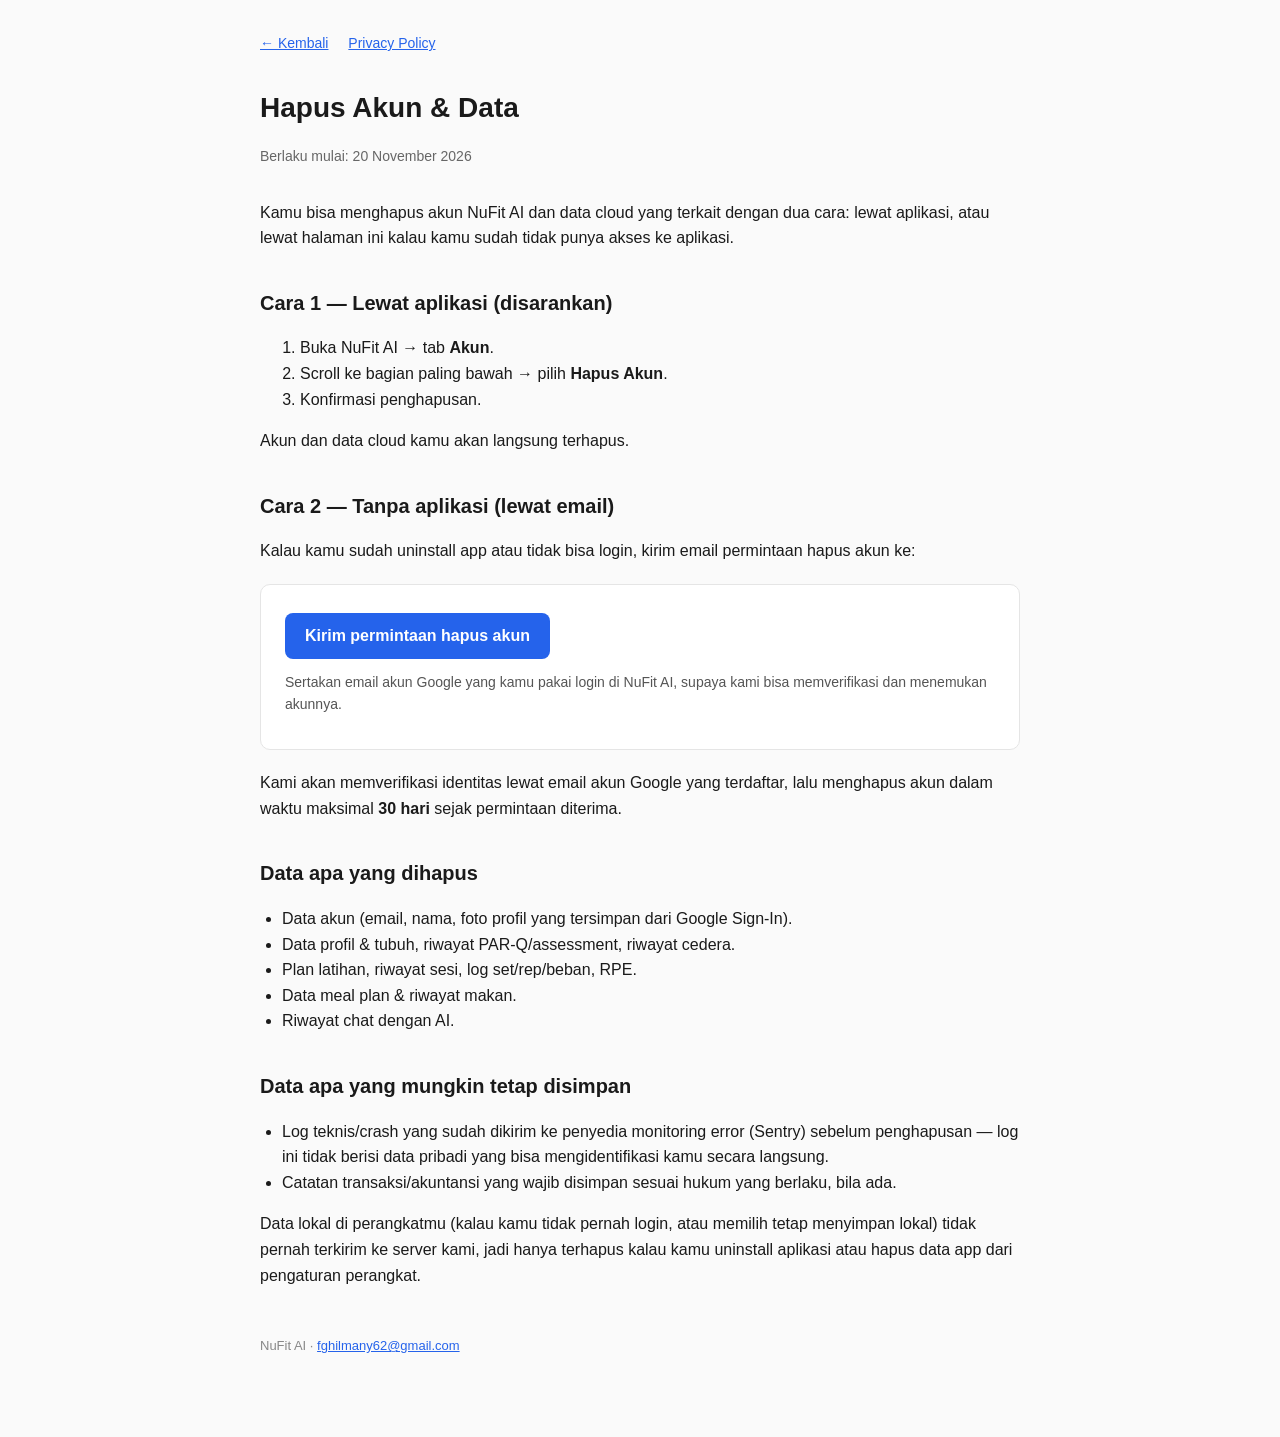
==== docs/delete-account.html @ e20bdf63 "feat(web): add Privacy Policy and Delete Account pages for Play Store listing Static pages under doc" ====
<!doctype html>
<html lang="id">
<head>
<meta charset="utf-8">
<meta name="viewport" content="width=device-width, initial-scale=1">
<title>Hapus Akun & Data - NuFit AI</title>
<link rel="stylesheet" href="style.css">
</head>
<body>
<nav><a href="index.html">&larr; Kembali</a> <a href="privacy-policy.html">Privacy Policy</a></nav>

<h1>Hapus Akun & Data</h1>
<p class="updated">Berlaku mulai: 20 November 2026</p>

<p>Kamu bisa menghapus akun NuFit AI dan data cloud yang terkait dengan dua cara: lewat aplikasi, atau
lewat halaman ini kalau kamu sudah tidak punya akses ke aplikasi.</p>

<h2>Cara 1 — Lewat aplikasi (disarankan)</h2>
<ol>
    <li>Buka NuFit AI &rarr; tab <strong>Akun</strong>.</li>
    <li>Scroll ke bagian paling bawah &rarr; pilih <strong>Hapus Akun</strong>.</li>
    <li>Konfirmasi penghapusan.</li>
</ol>
<p>Akun dan data cloud kamu akan langsung terhapus.</p>

<h2>Cara 2 — Tanpa aplikasi (lewat email)</h2>
<p>Kalau kamu sudah uninstall app atau tidak bisa login, kirim email permintaan hapus akun ke:</p>
<div class="box">
    <p style="margin:0"><a class="button" href="mailto:fghilmany62@gmail.com?subject=Permintaan%20Hapus%20Akun%20NuFit%20AI&body=Email%20akun%20Google%20yang%20didaftarkan%3A%20">
        Kirim permintaan hapus akun
    </a></p>
    <p style="margin-top:12px; font-size:14px; color:#555">
        Sertakan email akun Google yang kamu pakai login di NuFit AI, supaya kami bisa memverifikasi
        dan menemukan akunnya.
    </p>
</div>
<p>Kami akan memverifikasi identitas lewat email akun Google yang terdaftar, lalu menghapus akun dalam
waktu maksimal <strong>30 hari</strong> sejak permintaan diterima.</p>

<h2>Data apa yang dihapus</h2>
<ul>
    <li>Data akun (email, nama, foto profil yang tersimpan dari Google Sign-In).</li>
    <li>Data profil & tubuh, riwayat PAR-Q/assessment, riwayat cedera.</li>
    <li>Plan latihan, riwayat sesi, log set/rep/beban, RPE.</li>
    <li>Data meal plan & riwayat makan.</li>
    <li>Riwayat chat dengan AI.</li>
</ul>

<h2>Data apa yang mungkin tetap disimpan</h2>
<ul>
    <li>Log teknis/crash yang sudah dikirim ke penyedia monitoring error (Sentry) sebelum penghapusan —
    log ini tidak berisi data pribadi yang bisa mengidentifikasi kamu secara langsung.</li>
    <li>Catatan transaksi/akuntansi yang wajib disimpan sesuai hukum yang berlaku, bila ada.</li>
</ul>
<p>Data lokal di perangkatmu (kalau kamu tidak pernah login, atau memilih tetap menyimpan lokal) tidak
pernah terkirim ke server kami, jadi hanya terhapus kalau kamu uninstall aplikasi atau hapus data app
dari pengaturan perangkat.</p>

<footer>NuFit AI &middot; <a href="mailto:fghilmany62@gmail.com">fghilmany62@gmail.com</a></footer>
</body>
</html>
---- docs/style.css ----
body {
    font-family: -apple-system, "Segoe UI", Roboto, Helvetica, Arial, sans-serif;
    line-height: 1.6;
    color: #1a1a1a;
    background: #fafafa;
    max-width: 760px;
    margin: 0 auto;
    padding: 32px 20px 80px;
}
h1 {
    font-size: 28px;
    margin-bottom: 4px;
}
h2 {
    font-size: 20px;
    margin-top: 36px;
}
.updated {
    color: #666;
    font-size: 14px;
    margin-bottom: 32px;
}
a {
    color: #2563eb;
}
nav {
    margin-bottom: 32px;
    font-size: 14px;
}
nav a {
    margin-right: 16px;
}
ul {
    padding-left: 22px;
}
.box {
    background: #fff;
    border: 1px solid #e5e5e5;
    border-radius: 10px;
    padding: 20px 24px;
    margin: 20px 0;
}
.button {
    display: inline-block;
    background: #2563eb;
    color: #fff;
    padding: 10px 20px;
    border-radius: 8px;
    text-decoration: none;
    font-weight: 600;
    margin-top: 8px;
}
code {
    background: #f1f1f1;
    padding: 2px 6px;
    border-radius: 4px;
    font-size: 14px;
}
footer {
    margin-top: 48px;
    color: #888;
    font-size: 13px;
}
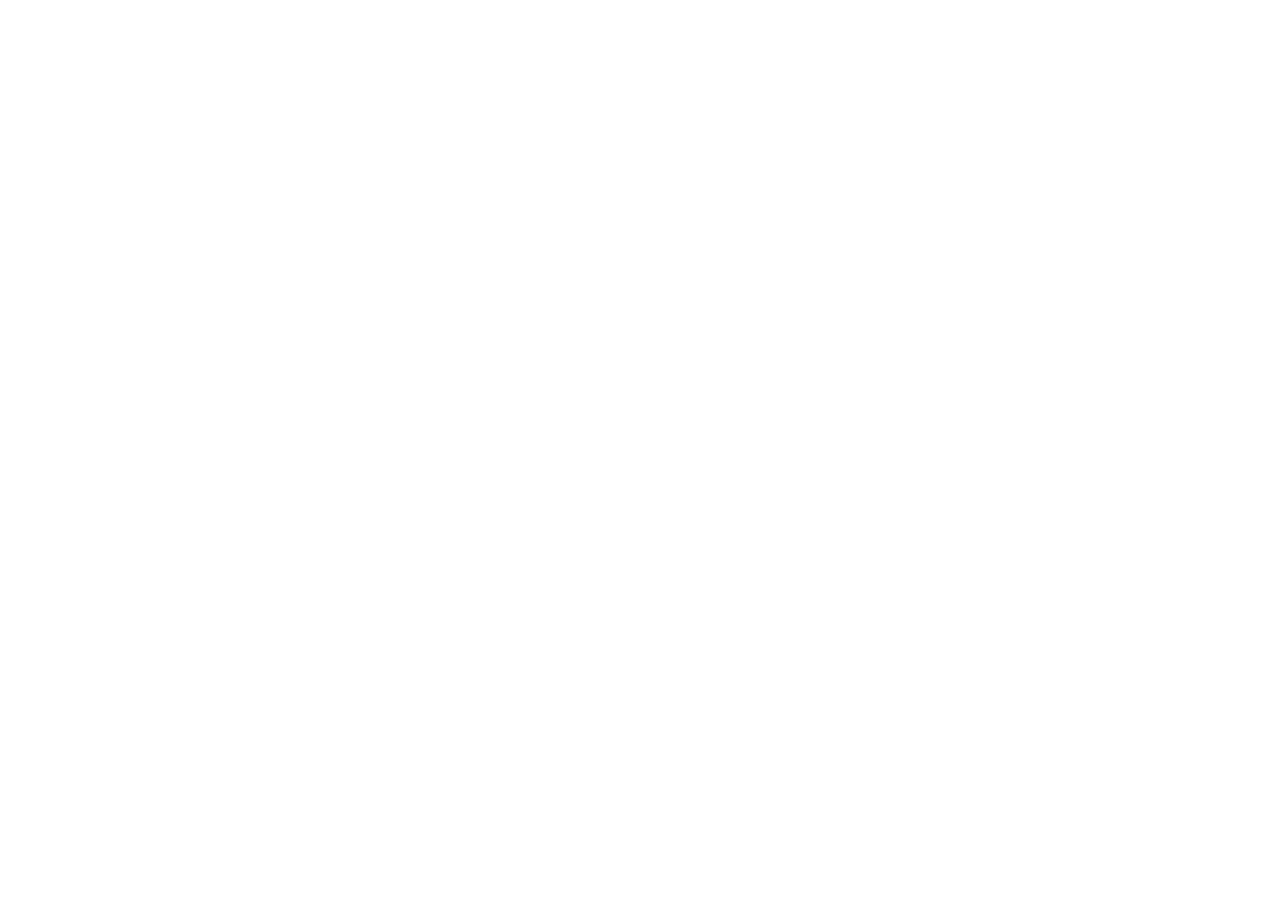
==== commit 85e941a9: "style(web): match NuFit AI brand theme, add EN/ID language toggle Privacy Policy and Delete Account " ====
--- a/docs/delete-account.html
+++ b/docs/delete-account.html
@@ -4,14 +4,32 @@
 <meta charset="utf-8">
 <meta name="viewport" content="width=device-width, initial-scale=1">
 <title>Hapus Akun & Data - NuFit AI</title>
+<link rel="icon" href="logo.png">
+<link rel="preconnect" href="https://fonts.googleapis.com">
+<link rel="preconnect" href="https://fonts.gstatic.com" crossorigin>
+<link href="https://fonts.googleapis.com/css2?family=Plus+Jakarta+Sans:wght@400;600;700;800&display=swap" rel="stylesheet">
 <link rel="stylesheet" href="style.css">
+<script src="lang.js"></script>
 </head>
 <body>
-<nav><a href="index.html">&larr; Kembali</a> <a href="privacy-policy.html">Privacy Policy</a></nav>
+<header class="topbar">
+    <a class="brand" href="index.html"><img src="logo.png" alt="NuFit AI"><span>NuFit AI</span></a>
+    <div class="lang-switch">
+        <button data-lang-set="id">ID</button>
+        <button data-lang-set="en">EN</button>
+    </div>
+</header>
 
-<h1>Hapus Akun & Data</h1>
-<p class="updated">Berlaku mulai: 20 November 2026</p>
+<div class="page">
+<nav class="crumbs">
+    <a href="index.html"><span data-lang="id">&larr; Kembali</span><span data-lang="en">&larr; Back</span></a>
+    <a href="privacy-policy.html">Privacy Policy</a>
+</nav>
 
+<h1><span data-lang="id">Hapus Akun &amp; Data</span><span data-lang="en">Delete Account &amp; Data</span></h1>
+<p class="updated"><span data-lang="id">Berlaku mulai:</span><span data-lang="en">Effective:</span> 20 November 2026</p>
+
+<div data-lang="id">
 <p>Kamu bisa menghapus akun NuFit AI dan data cloud yang terkait dengan dua cara: lewat aplikasi, atau
 lewat halaman ini kalau kamu sudah tidak punya akses ke aplikasi.</p>
 
@@ -26,10 +44,10 @@
 <h2>Cara 2 — Tanpa aplikasi (lewat email)</h2>
 <p>Kalau kamu sudah uninstall app atau tidak bisa login, kirim email permintaan hapus akun ke:</p>
 <div class="box">
-    <p style="margin:0"><a class="button" href="mailto:fghilmany62@gmail.com?subject=Permintaan%20Hapus%20Akun%20NuFit%20AI&body=Email%20akun%20Google%20yang%20didaftarkan%3A%20">
+    <a class="button" href="mailto:fghilmany62@gmail.com?subject=Permintaan%20Hapus%20Akun%20NuFit%20AI&body=Email%20akun%20Google%20yang%20didaftarkan%3A%20">
         Kirim permintaan hapus akun
-    </a></p>
-    <p style="margin-top:12px; font-size:14px; color:#555">
+    </a>
+    <p style="margin-top:14px; font-size:14px">
         Sertakan email akun Google yang kamu pakai login di NuFit AI, supaya kami bisa memverifikasi
         dan menemukan akunnya.
     </p>
@@ -40,22 +58,69 @@
 <h2>Data apa yang dihapus</h2>
 <ul>
     <li>Data akun (email, nama, foto profil yang tersimpan dari Google Sign-In).</li>
-    <li>Data profil & tubuh, riwayat PAR-Q/assessment, riwayat cedera.</li>
+    <li>Data profil &amp; tubuh, riwayat PAR-Q/assessment, riwayat cedera.</li>
     <li>Plan latihan, riwayat sesi, log set/rep/beban, RPE.</li>
-    <li>Data meal plan & riwayat makan.</li>
+    <li>Data meal plan &amp; riwayat makan.</li>
     <li>Riwayat chat dengan AI.</li>
 </ul>
 
 <h2>Data apa yang mungkin tetap disimpan</h2>
-<ul>
-    <li>Log teknis/crash yang sudah dikirim ke penyedia monitoring error (Sentry) sebelum penghapusan —
-    log ini tidak berisi data pribadi yang bisa mengidentifikasi kamu secara langsung.</li>
-    <li>Catatan transaksi/akuntansi yang wajib disimpan sesuai hukum yang berlaku, bila ada.</li>
-</ul>
+<div class="note">
+    <p style="margin:0">Log teknis/crash yang sudah dikirim ke penyedia monitoring error (Sentry) sebelum
+    penghapusan tidak berisi data pribadi yang bisa langsung mengidentifikasi kamu. Catatan yang wajib
+    disimpan sesuai hukum yang berlaku (bila ada) juga tetap disimpan sesuai masa retensinya.</p>
+</div>
 <p>Data lokal di perangkatmu (kalau kamu tidak pernah login, atau memilih tetap menyimpan lokal) tidak
 pernah terkirim ke server kami, jadi hanya terhapus kalau kamu uninstall aplikasi atau hapus data app
 dari pengaturan perangkat.</p>
+</div>
+
+<div data-lang="en">
+<p>You can delete your NuFit AI account and related cloud data in two ways: from inside the app, or
+from this page if you no longer have access to the app.</p>
+
+<h2>Option 1 — From the app (recommended)</h2>
+<ol>
+    <li>Open NuFit AI &rarr; the <strong>Account</strong> tab.</li>
+    <li>Scroll to the bottom &rarr; tap <strong>Delete Account</strong>.</li>
+    <li>Confirm the deletion.</li>
+</ol>
+<p>Your account and cloud data are deleted immediately.</p>
+
+<h2>Option 2 — Without the app (by email)</h2>
+<p>If you've already uninstalled the app or can't log in, send a deletion request to:</p>
+<div class="box">
+    <a class="button" href="mailto:fghilmany62@gmail.com?subject=NuFit%20AI%20Account%20Deletion%20Request&body=Google%20account%20email%20used%20to%20log%20in%3A%20">
+        Send a deletion request
+    </a>
+    <p style="margin-top:14px; font-size:14px">
+        Include the Google account email you used to sign in to NuFit AI, so we can verify and locate
+        the account.
+    </p>
+</div>
+<p>We'll verify your identity via the registered Google account email, then delete the account within
+a maximum of <strong>30 days</strong> of receiving the request.</p>
+
+<h2>What gets deleted</h2>
+<ul>
+    <li>Account data (email, name, profile photo stored from Google Sign-In).</li>
+    <li>Profile &amp; body data, PAR-Q/assessment history, injury history.</li>
+    <li>Workout plans, session history, set/rep/weight logs, RPE.</li>
+    <li>Meal plan data &amp; meal logs.</li>
+    <li>Chat history with the AI.</li>
+</ul>
+
+<h2>What may still be retained</h2>
+<div class="note">
+    <p style="margin:0">Technical/crash logs already sent to our error-monitoring provider (Sentry)
+    before deletion do not contain data that directly identifies you. Records we're legally required
+    to keep (if any) are retained for their required retention period.</p>
+</div>
+<p>Local data on your device (if you never signed in, or chose to keep it local-only) is never sent to
+our servers, so it's only removed when you uninstall the app or clear its data from your device settings.</p>
+</div>
 
 <footer>NuFit AI &middot; <a href="mailto:fghilmany62@gmail.com">fghilmany62@gmail.com</a></footer>
+</div>
 </body>
 </html>
--- a/docs/style.css
+++ b/docs/style.css
@@ -1,63 +1,164 @@
+/* NuFit AI brand tokens -- mirrors shared/src/commonMain/.../designsystem/theme/Color.kt
+   (Primary #012D1D, TertiaryFixed mint #A0F4C8, Background #F8F9FA). Light theme only --
+   the app itself has no dark variant yet either. */
+:root {
+    --primary: #012D1D;
+    --primary-container: #1B4332;
+    --on-primary-container: #86AF99;
+    --secondary-container: #CCE6D0;
+    --on-secondary-container: #506856;
+    --mint: #A0F4C8;
+    --mint-dim: #85D7AD;
+    --on-mint: #002113;
+    --background: #F8F9FA;
+    --surface: #FFFFFF;
+    --surface-container: #EDEEEF;
+    --on-surface: #191C1D;
+    --on-surface-variant: #414844;
+    --outline: #C1C8C2;
+    --warning-bg: #FFF4E5;
+    --warning-fg: #945700;
+}
+
+* { box-sizing: border-box; }
+
 body {
-    font-family: -apple-system, "Segoe UI", Roboto, Helvetica, Arial, sans-serif;
-    line-height: 1.6;
-    color: #1a1a1a;
-    background: #fafafa;
+    font-family: "Plus Jakarta Sans", -apple-system, "Segoe UI", Roboto, Helvetica, Arial, sans-serif;
+    line-height: 1.65;
+    color: var(--on-surface);
+    background: var(--background);
+    margin: 0;
+}
+
+.page {
     max-width: 760px;
     margin: 0 auto;
-    padding: 32px 20px 80px;
+    padding: 0 20px 80px;
 }
+
+header.topbar {
+    display: flex;
+    align-items: center;
+    justify-content: space-between;
+    gap: 12px;
+    padding: 20px;
+    max-width: 760px;
+    margin: 0 auto;
+}
+
+.brand {
+    display: flex;
+    align-items: center;
+    gap: 10px;
+    text-decoration: none;
+    color: var(--primary);
+}
+.brand img { width: 32px; height: 32px; border-radius: 9px; }
+.brand span { font-weight: 800; font-size: 18px; letter-spacing: -0.2px; }
+
+.lang-switch {
+    display: flex;
+    background: var(--surface-container);
+    border-radius: 999px;
+    padding: 3px;
+    gap: 2px;
+}
+.lang-switch button {
+    border: none;
+    background: transparent;
+    padding: 6px 14px;
+    border-radius: 999px;
+    font-size: 13px;
+    font-weight: 700;
+    font-family: inherit;
+    color: var(--on-surface-variant);
+    cursor: pointer;
+}
+html[data-lang="id"] .lang-switch button[data-lang-set="id"],
+html[data-lang="en"] .lang-switch button[data-lang-set="en"] {
+    background: var(--primary);
+    color: #fff;
+}
+
 h1 {
-    font-size: 28px;
-    margin-bottom: 4px;
+    font-size: 30px;
+    font-weight: 800;
+    letter-spacing: -0.3px;
+    margin: 12px 0 2px;
 }
 h2 {
-    font-size: 20px;
-    margin-top: 36px;
+    font-size: 19px;
+    font-weight: 700;
+    margin-top: 34px;
+    color: var(--primary);
 }
+p { color: var(--on-surface-variant); }
+strong { color: var(--on-surface); }
+
 .updated {
-    color: #666;
+    color: var(--on-surface-variant);
     font-size: 14px;
-    margin-bottom: 32px;
+    margin-bottom: 28px;
 }
-a {
-    color: #2563eb;
+
+a { color: var(--primary-container); font-weight: 600; }
+
+nav.crumbs {
+    margin-bottom: 28px;
+    font-size: 14px;
+    display: flex;
+    gap: 16px;
 }
-nav {
-    margin-bottom: 32px;
-    font-size: 14px;
-}
-nav a {
-    margin-right: 16px;
-}
-ul {
-    padding-left: 22px;
-}
+
+ul { padding-left: 22px; color: var(--on-surface-variant); }
+ul li { margin-bottom: 6px; }
+ol { padding-left: 22px; color: var(--on-surface-variant); }
+
 .box {
-    background: #fff;
-    border: 1px solid #e5e5e5;
-    border-radius: 10px;
-    padding: 20px 24px;
+    background: var(--surface);
+    border: 1px solid var(--outline);
+    border-radius: 24px;
+    padding: 22px 26px;
     margin: 20px 0;
 }
+.box h2 { margin-top: 0; }
+
+.note {
+    background: var(--warning-bg);
+    color: var(--warning-fg);
+    border-radius: 16px;
+    padding: 14px 18px;
+    font-size: 14px;
+    margin-top: 14px;
+}
+.note strong { color: var(--warning-fg); }
+
 .button {
     display: inline-block;
-    background: #2563eb;
-    color: #fff;
-    padding: 10px 20px;
-    border-radius: 8px;
+    background: var(--primary);
+    color: #fff !important;
+    padding: 12px 24px;
+    border-radius: 999px;
     text-decoration: none;
-    font-weight: 600;
+    font-weight: 700;
     margin-top: 8px;
 }
-code {
-    background: #f1f1f1;
-    padding: 2px 6px;
-    border-radius: 4px;
-    font-size: 14px;
+.button:hover { background: var(--primary-container); }
+
+.button.ghost {
+    background: var(--mint);
+    color: var(--on-mint) !important;
 }
+
 footer {
     margin-top: 48px;
-    color: #888;
+    color: var(--on-surface-variant);
     font-size: 13px;
 }
+
+[data-lang] { display: none; }
+html[data-lang="id"] [data-lang="id"] { display: revert; }
+html[data-lang="en"] [data-lang="en"] { display: revert; }
+span[data-lang] { display: none; }
+html[data-lang="id"] span[data-lang="id"] { display: inline; }
+html[data-lang="en"] span[data-lang="en"] { display: inline; }
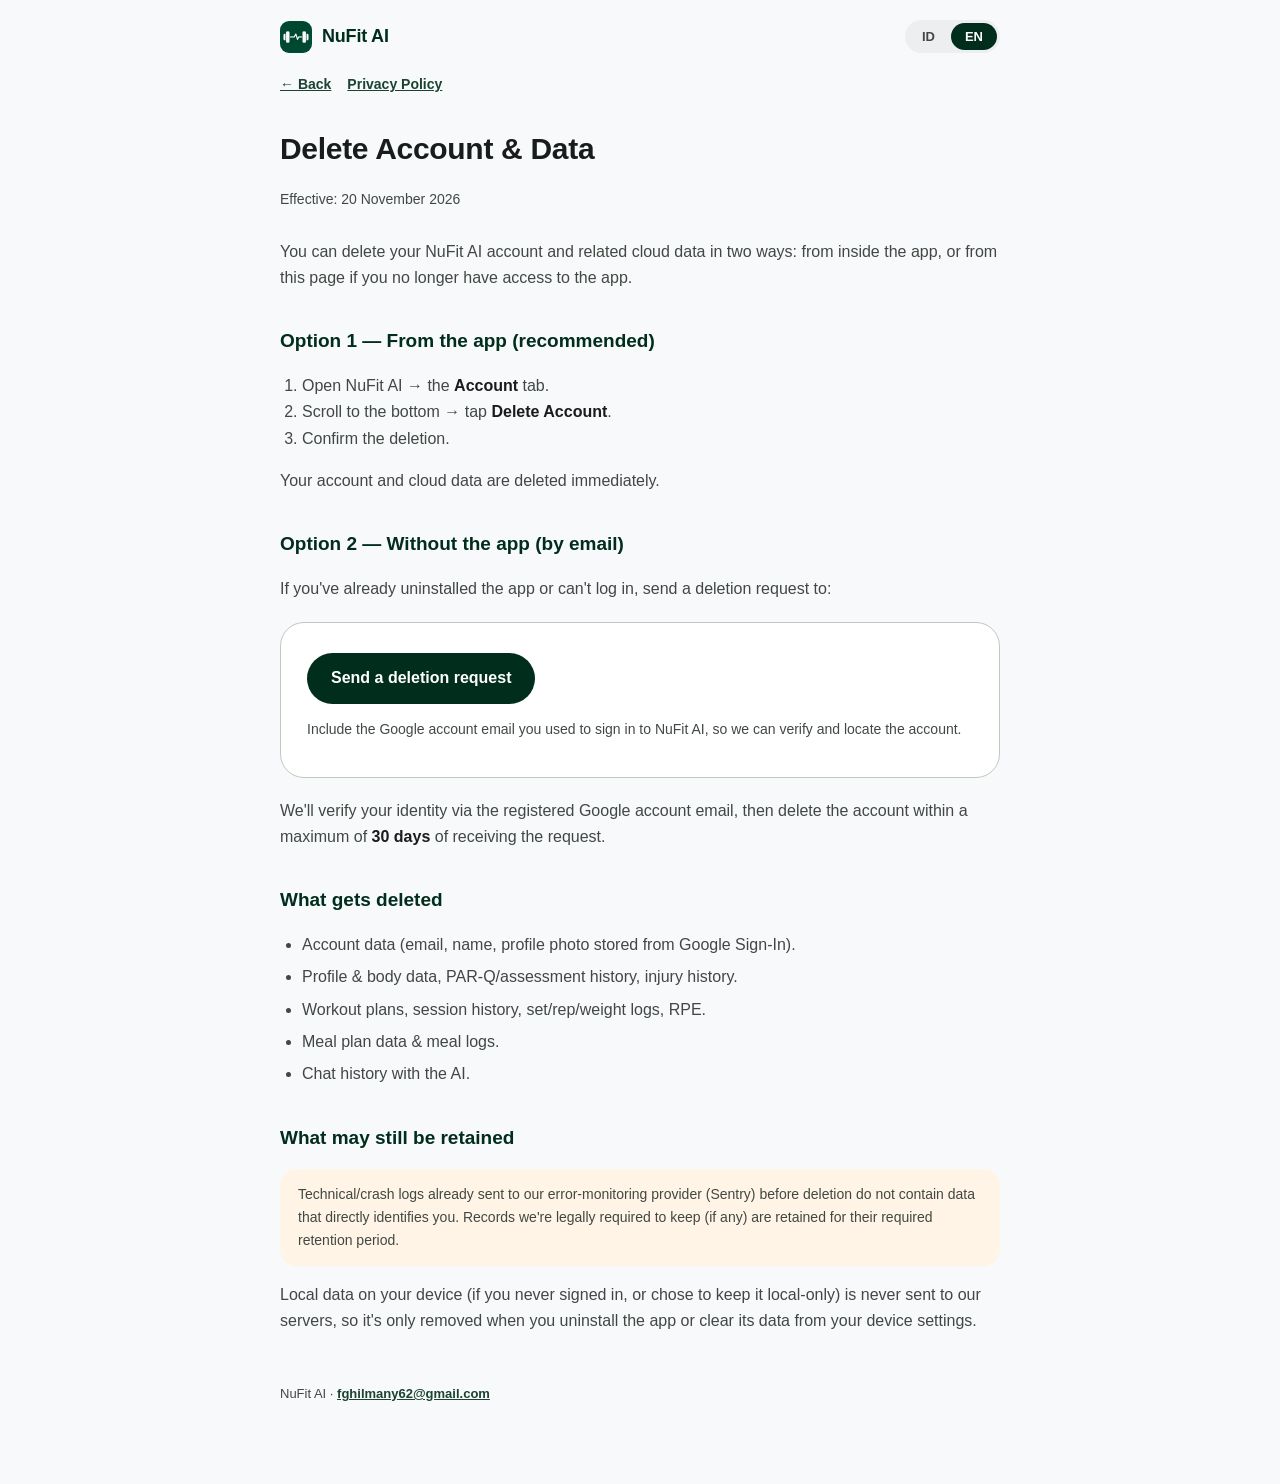
==== commit 08caba57: "fix(web): rename lang-toggle content attribute to avoid hiding <html> itself data-lang was used both" ====
--- a/docs/delete-account.html
+++ b/docs/delete-account.html
@@ -22,14 +22,14 @@
 
 <div class="page">
 <nav class="crumbs">
-    <a href="index.html"><span data-lang="id">&larr; Kembali</span><span data-lang="en">&larr; Back</span></a>
+    <a href="index.html"><span data-i18n="id">&larr; Kembali</span><span data-i18n="en">&larr; Back</span></a>
     <a href="privacy-policy.html">Privacy Policy</a>
 </nav>
 
-<h1><span data-lang="id">Hapus Akun &amp; Data</span><span data-lang="en">Delete Account &amp; Data</span></h1>
-<p class="updated"><span data-lang="id">Berlaku mulai:</span><span data-lang="en">Effective:</span> 20 November 2026</p>
+<h1><span data-i18n="id">Hapus Akun &amp; Data</span><span data-i18n="en">Delete Account &amp; Data</span></h1>
+<p class="updated"><span data-i18n="id">Berlaku mulai:</span><span data-i18n="en">Effective:</span> 20 November 2026</p>
 
-<div data-lang="id">
+<div data-i18n="id">
 <p>Kamu bisa menghapus akun NuFit AI dan data cloud yang terkait dengan dua cara: lewat aplikasi, atau
 lewat halaman ini kalau kamu sudah tidak punya akses ke aplikasi.</p>
 
@@ -75,7 +75,7 @@
 dari pengaturan perangkat.</p>
 </div>
 
-<div data-lang="en">
+<div data-i18n="en">
 <p>You can delete your NuFit AI account and related cloud data in two ways: from inside the app, or
 from this page if you no longer have access to the app.</p>
 
--- a/docs/style.css
+++ b/docs/style.css
@@ -156,9 +156,9 @@
     font-size: 13px;
 }
 
-[data-lang] { display: none; }
-html[data-lang="id"] [data-lang="id"] { display: revert; }
-html[data-lang="en"] [data-lang="en"] { display: revert; }
-span[data-lang] { display: none; }
-html[data-lang="id"] span[data-lang="id"] { display: inline; }
-html[data-lang="en"] span[data-lang="en"] { display: inline; }
+[data-i18n] { display: none; }
+html[data-lang="id"] [data-i18n="id"] { display: revert; }
+html[data-lang="en"] [data-i18n="en"] { display: revert; }
+span[data-i18n] { display: none; }
+html[data-lang="id"] span[data-i18n="id"] { display: inline; }
+html[data-lang="en"] span[data-i18n="en"] { display: inline; }
